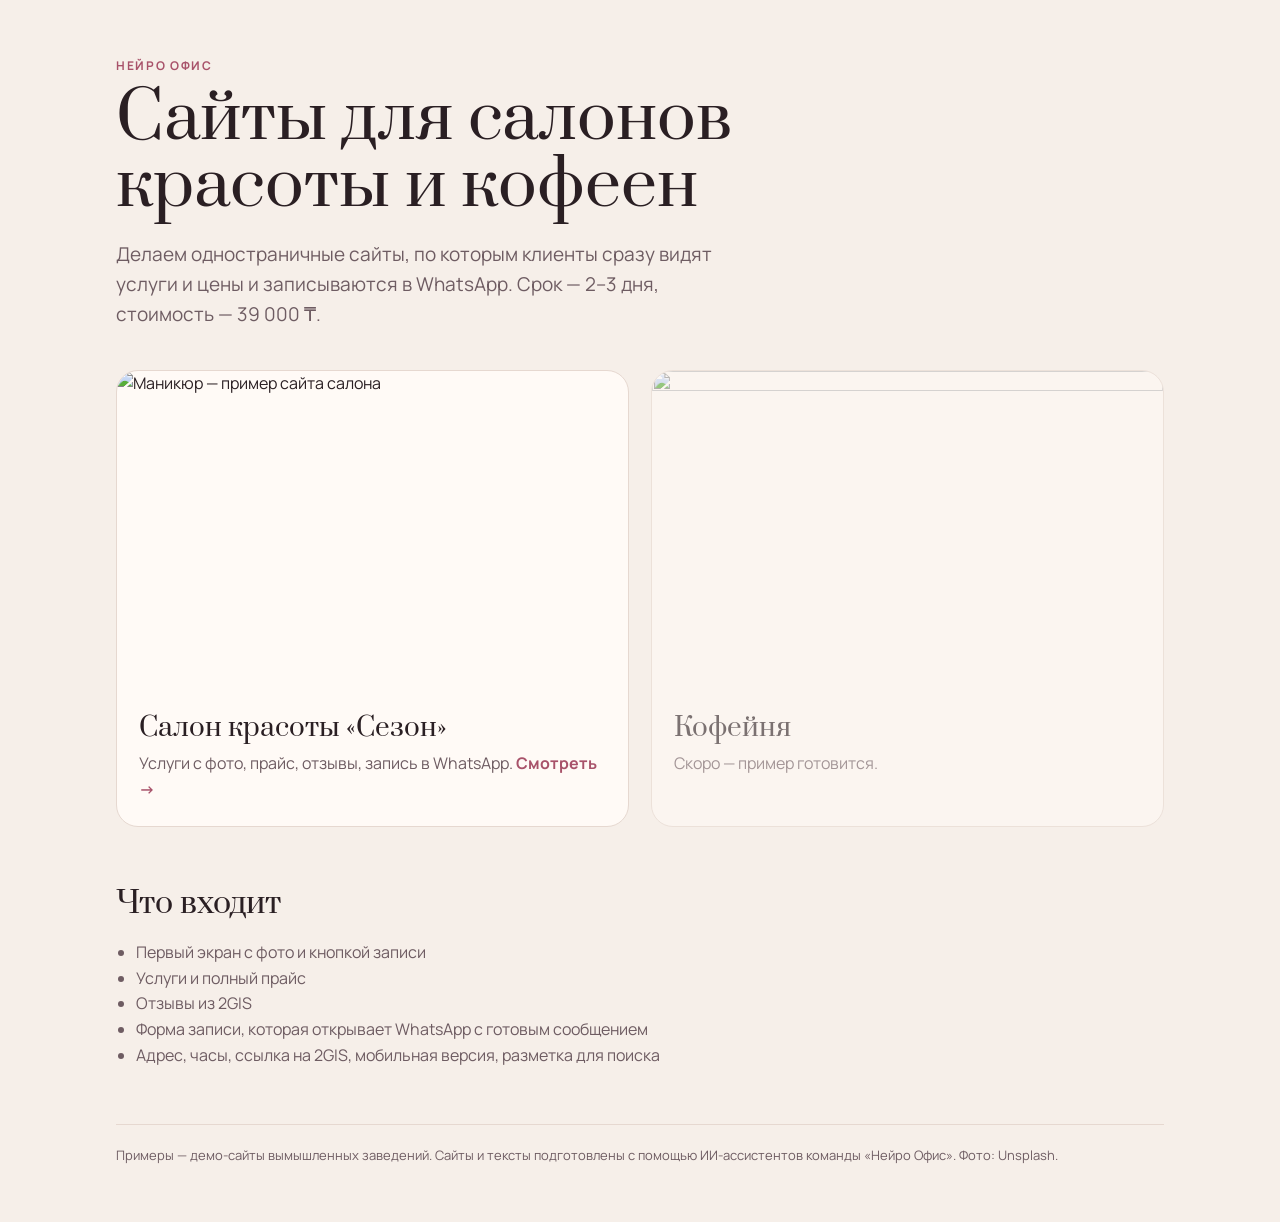
==== site/index.html @ b64af9d9 "Public site: Worker serves pages from repo; add index page Co-Authored-By: Claude Opus 5.5 <noreply@" ====
<!doctype html><html lang="ru"><head><meta charset="utf-8"><meta name="viewport" content="width=device-width,initial-scale=1">
<title>Нейро Офис — примеры сайтов</title><meta name="description" content="Примеры сайтов для салонов красоты и кофеен от команды «Нейро Офис».">
<link rel="stylesheet" href="https://fonts.googleapis.com/css2?family=Prata&family=Manrope:wght@400;500;700&display=swap">
<style>:root{--milk:#f6efe9;--paper:#fffaf6;--ink:#2a1f23;--soft:#6e5c62;--rose:#a8526a;--line:#e6d8d0}*{box-sizing:border-box}body{margin:0;background:var(--milk);color:var(--ink);font:16px/1.6 Manrope,system-ui,sans-serif}
.wrap{max-width:1080px;margin:0 auto;padding:56px 16px}h1{font:400 clamp(36px,6vw,64px)/1.05 Prata,Georgia,serif;margin:10px 0 16px;text-wrap:balance}.eyebrow{font-size:12px;letter-spacing:.14em;text-transform:uppercase;color:var(--rose);font-weight:700}
p.lead{font-size:19px;color:var(--soft);max-width:52ch}.grid{display:grid;grid-template-columns:repeat(auto-fit,minmax(280px,1fr));gap:22px;margin-top:40px}
.card{background:var(--paper);border:1px solid var(--line);border-radius:22px;overflow:hidden;text-decoration:none;color:inherit;display:flex;flex-direction:column;transition:transform .2s}.card:hover{transform:translateY(-3px)}
.card img{width:100%;aspect-ratio:16/10;object-fit:cover;display:block}.card .in{padding:20px 22px 24px}.card h2{font:400 26px Prata,Georgia,serif;margin:0 0 6px}.card p{margin:0;color:var(--soft)}.card b{color:var(--rose)}
.soon{opacity:.6;pointer-events:none}ul{color:var(--soft);padding-left:20px}footer{font-size:13px;color:var(--soft);border-top:1px solid var(--line);padding-top:20px;margin-top:56px}</style></head>
<body><div class="wrap"><div class="eyebrow">Нейро Офис</div><h1>Сайты для салонов красоты и кофеен</h1>
<p class="lead">Делаем одностраничные сайты, по которым клиенты сразу видят услуги и цены и записываются в WhatsApp. Срок — 2–3 дня, стоимость — 39 000 ₸.</p>
<div class="grid">
<a class="card" href="/salon"><img src="https://images.unsplash.com/photo-1610992015762-45dca7fa3a85?auto=format&fit=crop&w=900&h=560&q=70" alt="Маникюр — пример сайта салона"><div class="in"><h2>Салон красоты «Сезон»</h2><p>Услуги с фото, прайс, отзывы, запись в WhatsApp. <b>Смотреть →</b></p></div></a>
<div class="card soon"><img src="https://images.unsplash.com/photo-1626383137804-ff908d2753a2?auto=format&fit=crop&w=900&h=560&q=70" alt=""><div class="in"><h2>Кофейня</h2><p>Скоро — пример готовится.</p></div></div>
</div>
<h2 style="font:400 30px Prata,Georgia,serif;margin:56px 0 10px">Что входит</h2>
<ul><li>Первый экран с фото и кнопкой записи</li><li>Услуги и полный прайс</li><li>Отзывы из 2GIS</li><li>Форма записи, которая открывает WhatsApp с готовым сообщением</li><li>Адрес, часы, ссылка на 2GIS, мобильная версия, разметка для поиска</li></ul>
<footer>Примеры — демо-сайты вымышленных заведений. Сайты и тексты подготовлены с помощью ИИ-ассистентов команды «Нейро Офис». Фото: Unsplash.</footer></div></body></html>
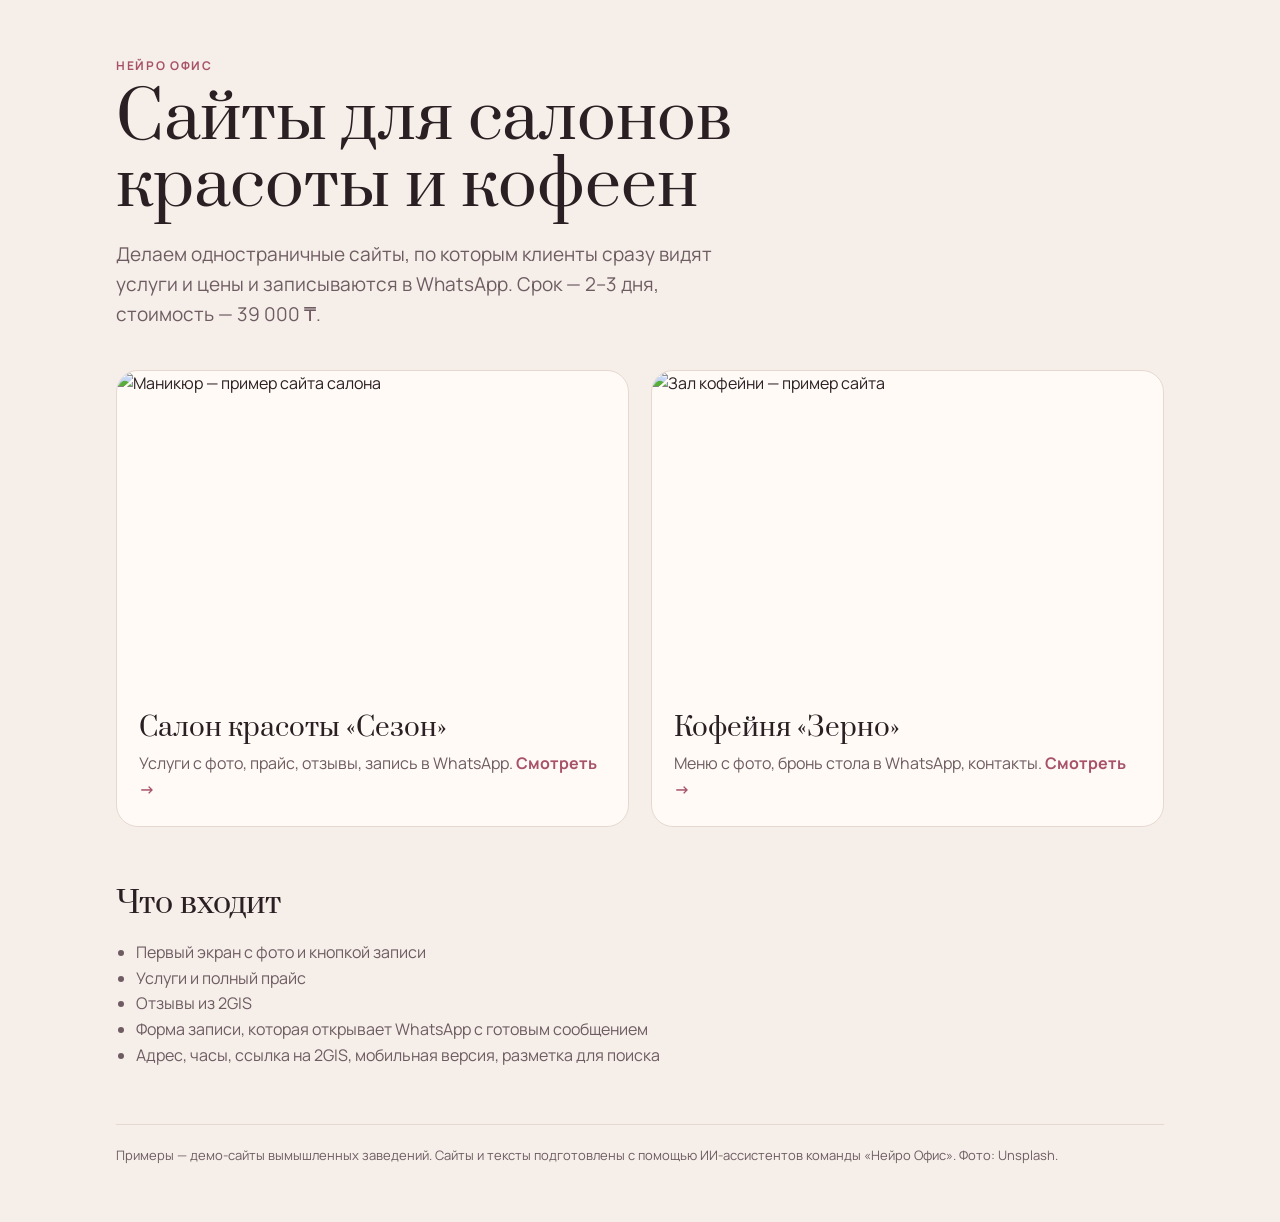
==== commit 6b70c44b: "Site: add coffee shop demo and link it on the index Co-Authored-By: Claude Opus 5.5 <noreply@anthrop" ====
--- a/site/index.html
+++ b/site/index.html
@@ -11,7 +11,7 @@
 <p class="lead">Делаем одностраничные сайты, по которым клиенты сразу видят услуги и цены и записываются в WhatsApp. Срок — 2–3 дня, стоимость — 39 000 ₸.</p>
 <div class="grid">
 <a class="card" href="/salon"><img src="https://images.unsplash.com/photo-1610992015762-45dca7fa3a85?auto=format&fit=crop&w=900&h=560&q=70" alt="Маникюр — пример сайта салона"><div class="in"><h2>Салон красоты «Сезон»</h2><p>Услуги с фото, прайс, отзывы, запись в WhatsApp. <b>Смотреть →</b></p></div></a>
-<div class="card soon"><img src="https://images.unsplash.com/photo-1626383137804-ff908d2753a2?auto=format&fit=crop&w=900&h=560&q=70" alt=""><div class="in"><h2>Кофейня</h2><p>Скоро — пример готовится.</p></div></div>
+<a class="card" href="/coffee"><img src="https://images.unsplash.com/photo-1600093463592-8e36ae95ef56?auto=format&fit=crop&w=900&h=560&q=70" alt="Зал кофейни — пример сайта"><div class="in"><h2>Кофейня «Зерно»</h2><p>Меню с фото, бронь стола в WhatsApp, контакты. <b>Смотреть →</b></p></div></a>
 </div>
 <h2 style="font:400 30px Prata,Georgia,serif;margin:56px 0 10px">Что входит</h2>
 <ul><li>Первый экран с фото и кнопкой записи</li><li>Услуги и полный прайс</li><li>Отзывы из 2GIS</li><li>Форма записи, которая открывает WhatsApp с готовым сообщением</li><li>Адрес, часы, ссылка на 2GIS, мобильная версия, разметка для поиска</li></ul>
